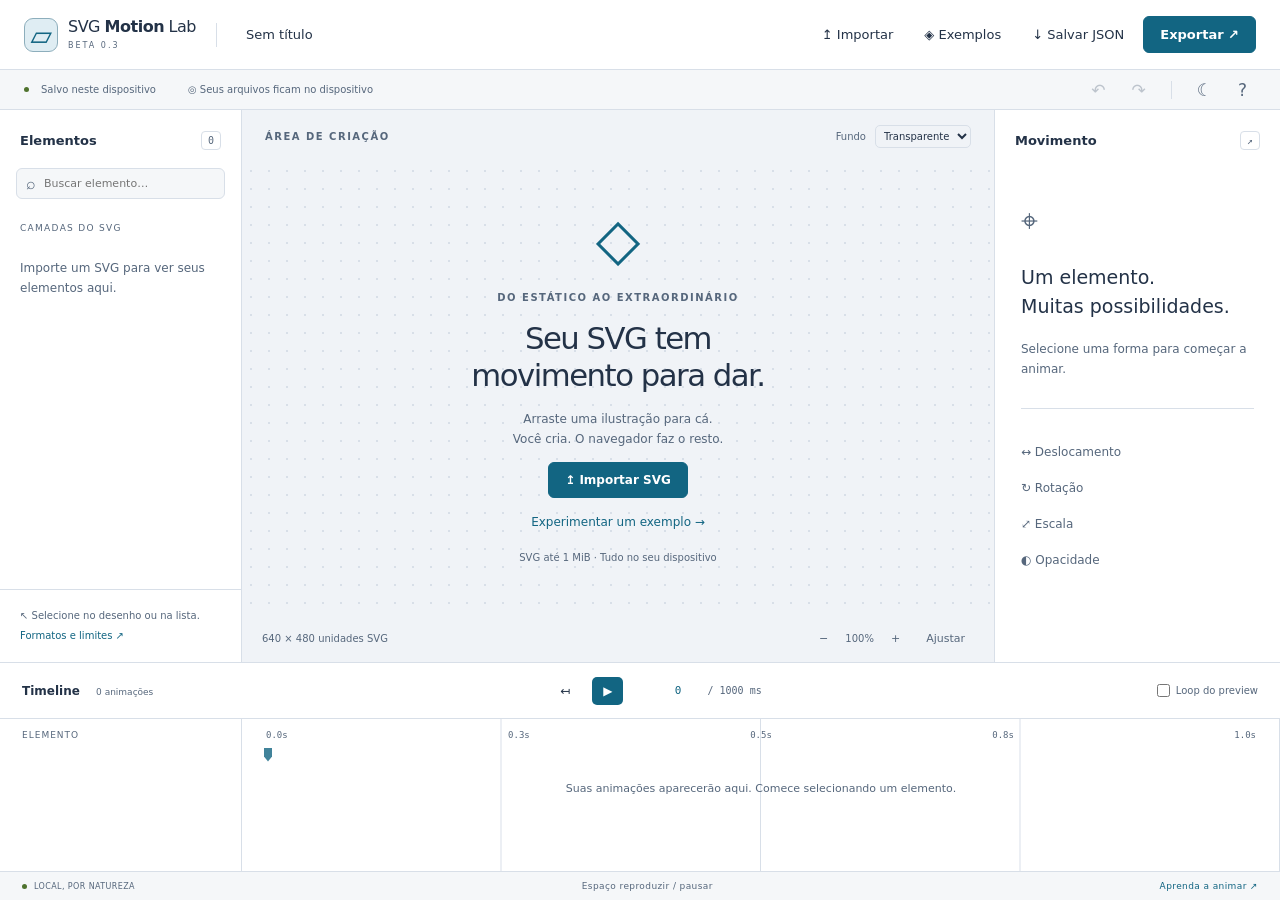
==== editor/index.html @ deeff056 "SVG Motion Lab v0.3.0" ====
<!doctype html>
<html lang="pt-BR">
  <head>
    <meta charset="UTF-8" />
    <meta name="viewport" content="width=device-width, initial-scale=1" />
    <meta name="theme-color" content="#11151d" />
    <title>Editor de animação SVG — SVG Motion Lab</title>
    <meta
      name="description"
      content="Anime seu SVG no navegador e exporte CSS ou JavaScript. Gratuito, local e sem cadastro."
    />
    <link rel="icon" href="/icon.svg" />
    <link rel="manifest" href="/manifest.webmanifest" />
    <script type="module" crossorigin src="/assets/editor-DbDL-JVI.js"></script>
    <link rel="modulepreload" crossorigin href="/assets/rolldown-runtime-W7wSyTde.js">
  <meta property="og:type" content="website"><meta property="og:title" content="Editor SVG Motion Lab"><meta property="og:description" content="Importe, anime e exporte seu SVG no navegador."><meta name="robots" content="noindex"></head>
  <body>
    <div id="root"></div>
  </body>
</html>
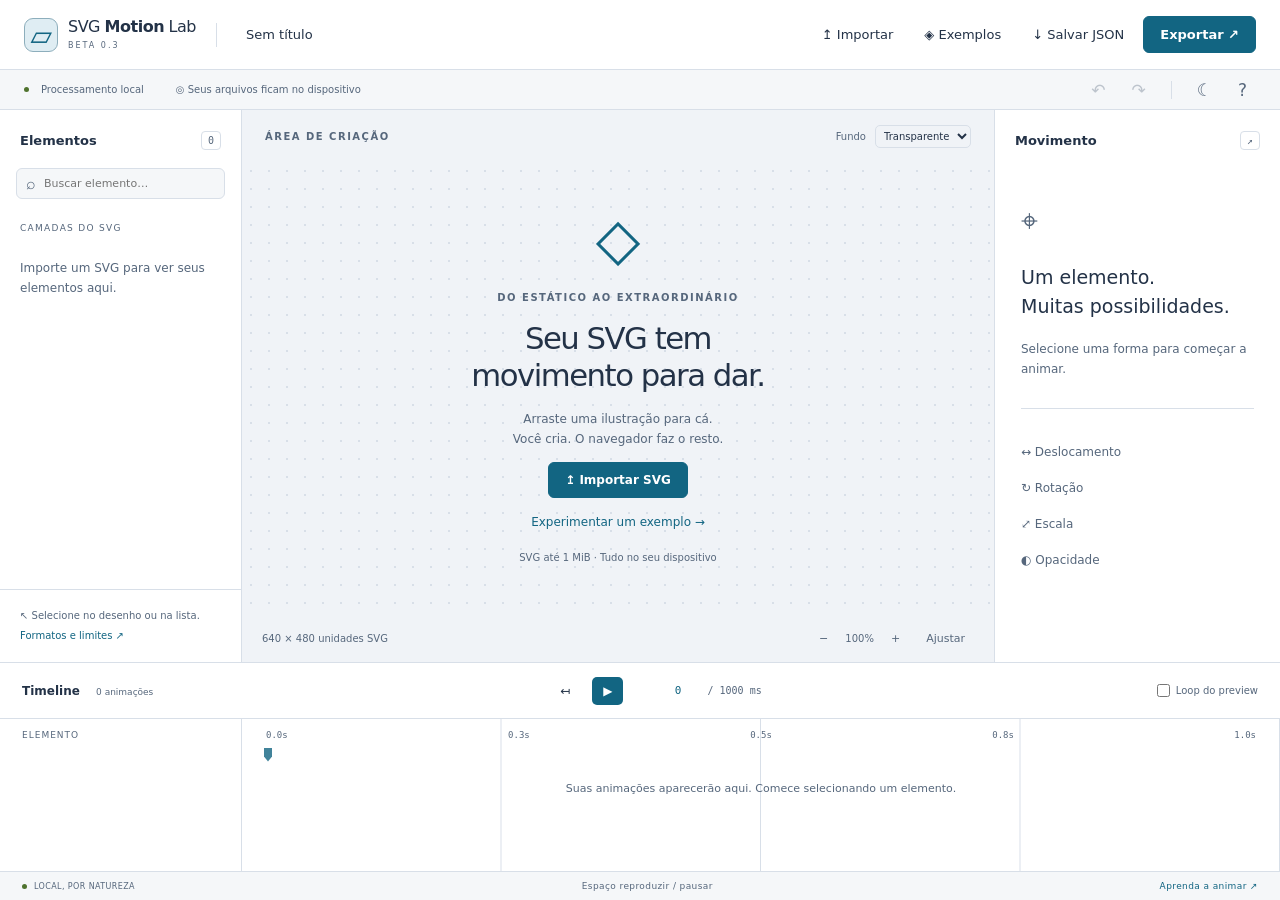
==== commit 1b4c433c: "Configure svg motion production domain and enable indexing" ====
--- a/editor/index.html
+++ b/editor/index.html
@@ -13,7 +13,7 @@
     <link rel="manifest" href="/manifest.webmanifest" />
     <script type="module" crossorigin src="/assets/editor-DbDL-JVI.js"></script>
     <link rel="modulepreload" crossorigin href="/assets/rolldown-runtime-W7wSyTde.js">
-  <meta property="og:type" content="website"><meta property="og:title" content="Editor SVG Motion Lab"><meta property="og:description" content="Importe, anime e exporte seu SVG no navegador."><meta name="robots" content="noindex"></head>
+  <meta property="og:type" content="website"><meta property="og:title" content="Editor SVG Motion Lab"><meta property="og:description" content="Importe, anime e exporte seu SVG no navegador."><link rel="canonical" href="https://svgmotion.franklem.com/editor/"><meta property="og:url" content="https://svgmotion.franklem.com/editor/"></head>
   <body>
     <div id="root"></div>
   </body>
